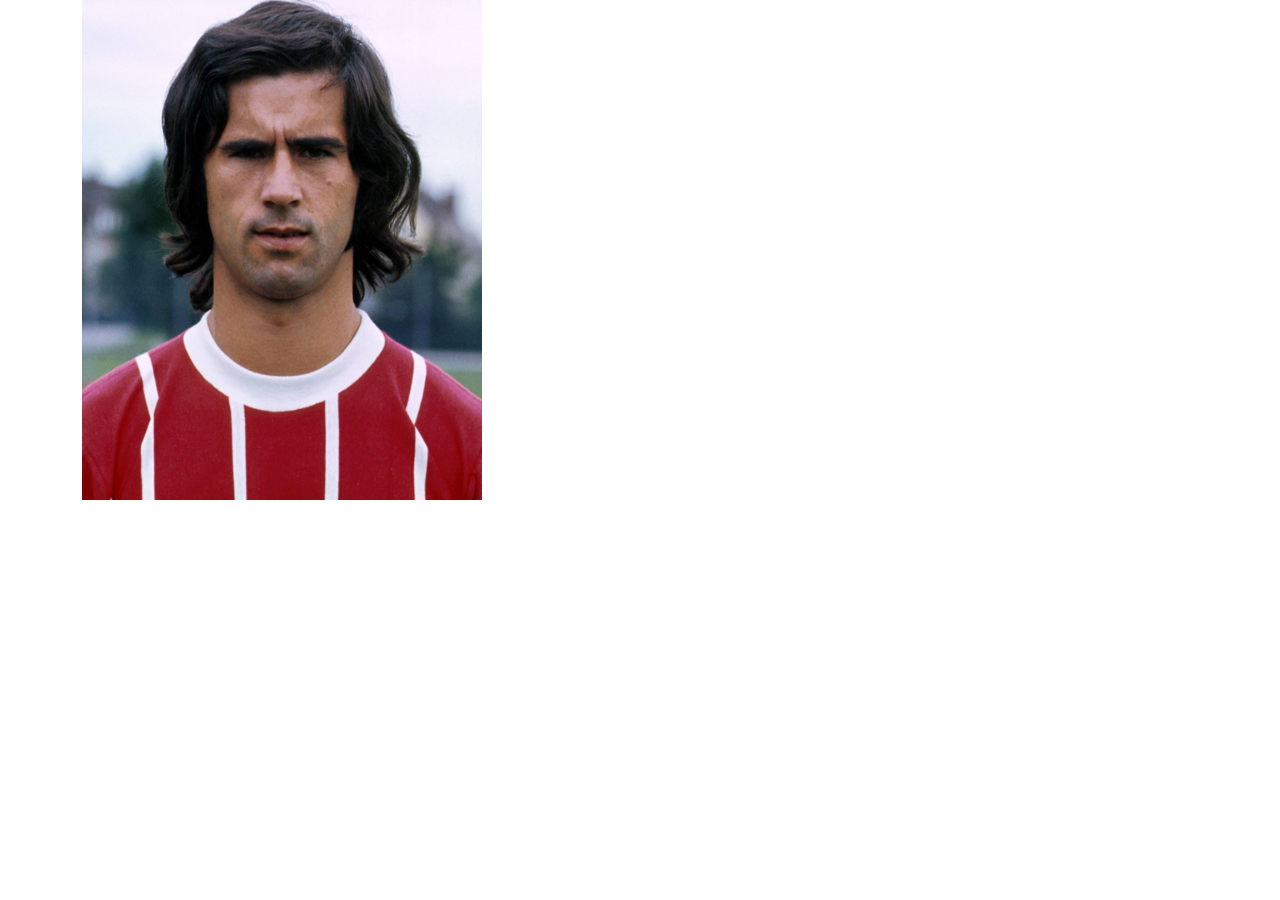
==== index.html @ ac01a503 "first commit" ====
<!DOCTYPE html>
<html lang="en">
<head>
    <meta charset="UTF-8">
    <meta name="viewport" content="width=device-width, initial-scale=1.0, user-scalable=no">
    <link rel="stylesheet" href="css/bootstrap.min.css">
    <title>Inicio</title>
</head>
<body>
    <header></header>
    <main>
        <div class="container">
            <div class="row">
                <div class="col-xs-12 col-xs-12 col-md-6 col-lg-6">
                    <img src="./img/gerd-muller.jpg" alt="" width="400" height="500">
                </div>
            </div>
        </div>
    </main>
    <footer></footer>
</body>
</html>
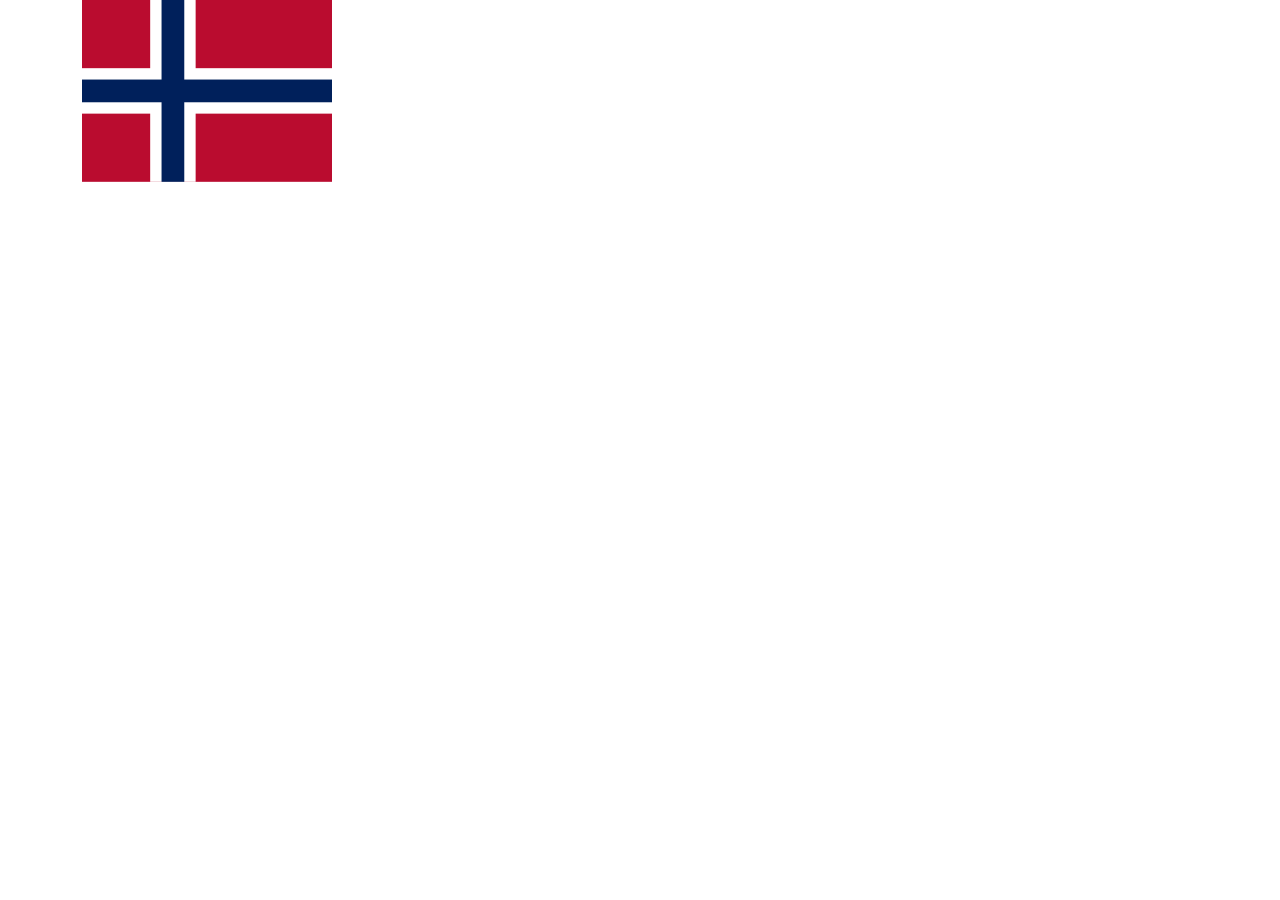
==== commit 0b6a93af: "Haaland y archivos" ====
--- a/index.html
+++ b/index.html
@@ -4,15 +4,15 @@
     <meta charset="UTF-8">
     <meta name="viewport" content="width=device-width, initial-scale=1.0, user-scalable=no">
     <link rel="stylesheet" href="css/bootstrap.min.css">
-    <title>Inicio</title>
+    <title>Futbolistas Épicos</title>
 </head>
 <body>
     <header></header>
     <main>
         <div class="container">
             <div class="row">
-                <div class="col-xs-12 col-xs-12 col-md-6 col-lg-6">
-                    <img src="./img/gerd-muller.jpg" alt="" width="400" height="500">
+                <div class="col-lg-12">
+                    <img src="./img/bandera-noruega.jpg" alt="">
                 </div>
             </div>
         </div>
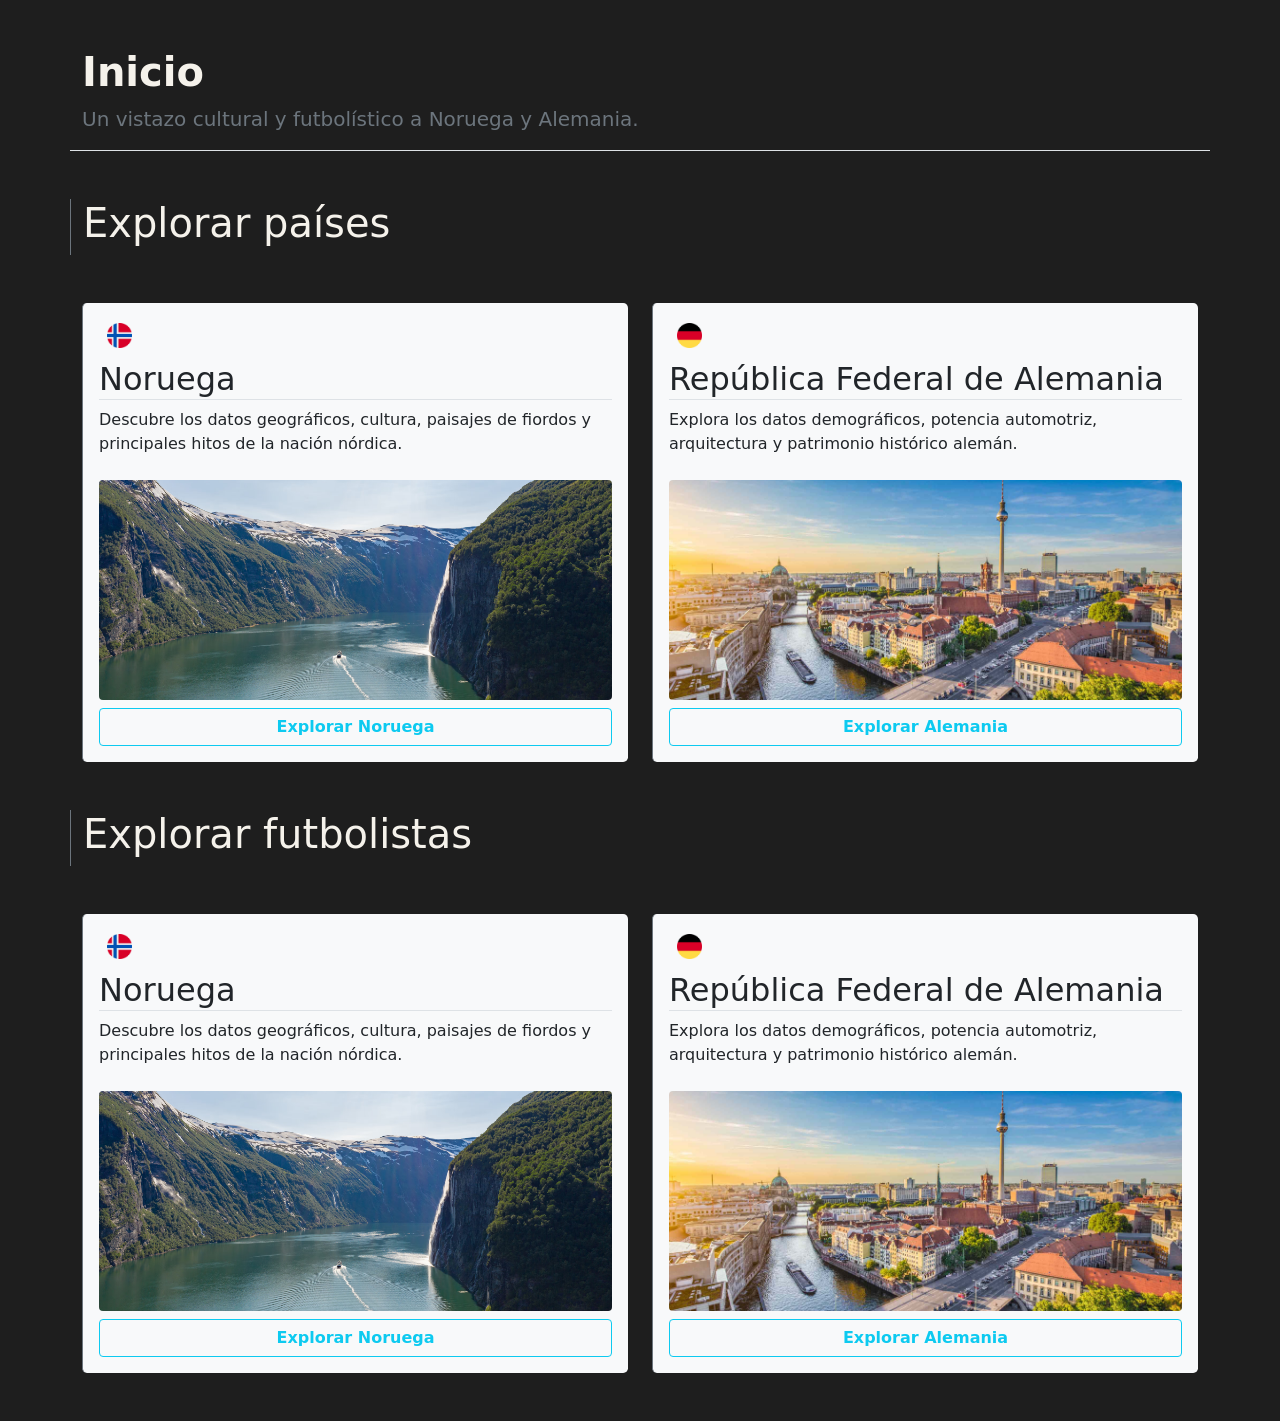
==== commit 43f52455: "avances main" ====
--- a/index.html
+++ b/index.html
@@ -3,19 +3,79 @@
 <head>
     <meta charset="UTF-8">
     <meta name="viewport" content="width=device-width, initial-scale=1.0, user-scalable=no">
-    <link rel="stylesheet" href="css/bootstrap.min.css">
-    <title>Futbolistas Épicos</title>
+    <link rel="stylesheet" href="./css/bootstrap.min.css"">
+    <link rel="stylesheet" href="./css/style.css"">
+    <title>Inicio</title>
 </head>
 <body>
     <header></header>
-    <main>
+    <main class="py-5">
         <div class="container">
             <div class="row">
-                <div class="col-lg-12">
-                    <img src="./img/bandera-noruega.jpg" alt="">
+                <div class="col-12 border-bottom">
+                    <h1 class="fw-bold">Inicio</h1>
+                    <p class="lead text-secondary">Un vistazo cultural y futbolístico a Noruega y Alemania.</p>
                 </div>
             </div>
         </div>
+        <Section class="container mt-5">
+            <div class="row">
+                <div class="col-12 border-start border-secondary mb-5">
+                    <h1>Explorar países</h1>
+                </div>
+            </div>
+            <div class="row">
+                <div class="col-12 col-md-6">
+                    <div class="bg-light text-dark border-start border-secondary rounded rounded-3 p-3 h-100">
+                        <span class="badge mb-2"><img src="./img/noruega.png" alt="" height="25px"></span>
+                        <h2 class="border-bottom">Noruega</h2>
+                        <p>Descubre los datos geográficos, cultura, paisajes de fiordos y principales hitos de la nación nórdica.</p>
+                        <img src="./img/Geirangerfjord.jpg" class="img-fluid my-2 rounded w-100" style="height: 220px; object-fit: cover;">
+                        <div class=" mt-auto"><a href="./noruega.html" class="btn btn-outline-info w-100 fw-bold">Explorar Noruega</a>
+                        </div>
+                    </div>
+                </div>
+                <div class="col-12 col-md-6">
+                    <div class="bg-light text-dark border-start border-secondary rounded rounded-3 p-3 h-100">
+                        <span class="badge mb-2"><img src="./img/alemania.png" alt="" height="25px"></span>
+                        <h2 class="border-bottom">República Federal de Alemania</h2>
+                        <p>Explora los datos demográficos, potencia automotriz, arquitectura y patrimonio histórico alemán.</p>
+                        <img src="./img/istock-486585530.jpg" class="img-fluid my-2 rounded w-100" style="height: 220px; object-fit: cover;">
+                        <div class=" mt-auto"><a href="./alemania.html" class="btn btn-outline-info w-100 fw-bold">Explorar Alemania</a>
+                        </div>
+                    </div>
+                </div>
+            </div>
+        </Section>
+        <Section class="container mt-5">
+            <div class="row">
+                <div class="col-12 border-start border-secondary mb-5">
+                    <h1>Explorar futbolistas</h1>
+                </div>
+            </div>
+            <div class="row">
+                <div class="col-12 col-md-6">
+                    <div class="bg-light text-dark border-start border-secondary rounded rounded-3 p-3 h-100">
+                        <span class="badge mb-2"><img src="./img/noruega.png" alt="" height="25px"></span>
+                        <h2 class="border-bottom">Noruega</h2>
+                        <p>Descubre los datos geográficos, cultura, paisajes de fiordos y principales hitos de la nación nórdica.</p>
+                        <img src="./img/Geirangerfjord.jpg" class="img-fluid my-2 rounded w-100" style="height: 220px; object-fit: cover;">
+                        <div class=" mt-auto"><a href="./noruega.html" class="btn btn-outline-info w-100 fw-bold">Explorar Noruega</a>
+                        </div>
+                    </div>
+                </div>
+                <div class="col-12 col-md-6">
+                    <div class="bg-light text-dark border-start border-secondary rounded rounded-3 p-3 h-100">
+                        <span class="badge mb-2"><img src="./img/alemania.png" alt="" height="25px"></span>
+                        <h2 class="border-bottom">República Federal de Alemania</h2>
+                        <p>Explora los datos demográficos, potencia automotriz, arquitectura y patrimonio histórico alemán.</p>
+                        <img src="./img/istock-486585530.jpg" class="img-fluid my-2 rounded w-100" style="height: 220px; object-fit: cover;">
+                        <div class=" mt-auto"><a href="./alemania.html" class="btn btn-outline-info w-100 fw-bold">Explorar Alemania</a>
+                        </div>
+                    </div>
+                </div>
+            </div>
+        </Section>
     </main>
     <footer></footer>
 </body>
--- a/css/style.css
+++ b/css/style.css
@@ -0,0 +1,44 @@
+body {
+  background-color: #64a882;
+  transition: background-color 0.3s ease; /* Transición suave al redimensionar */
+}
+
+@media screen and (min-width: 481px) {
+  body {
+    background-color: #f9da5f;
+  }
+}
+
+@media screen and (min-width: 769px) {
+  body {
+    background-color: #1e1e1e;
+    color: #f5f2eb;
+  }
+}
+
+@media (min-width:769px) {
+  html{
+    font-size: 16px;
+  }
+  a {
+    font-size: 16px;
+  }
+}
+
+@media (max-width: 768px) {
+  html {
+    font-size: 14px;
+  }
+  a {
+    font-size: 14px;
+  }
+}
+
+@media (max-width: 480px) {
+  html {
+    font-size: 12px;
+  }
+  a {
+    font-size: 12px;
+  }
+}
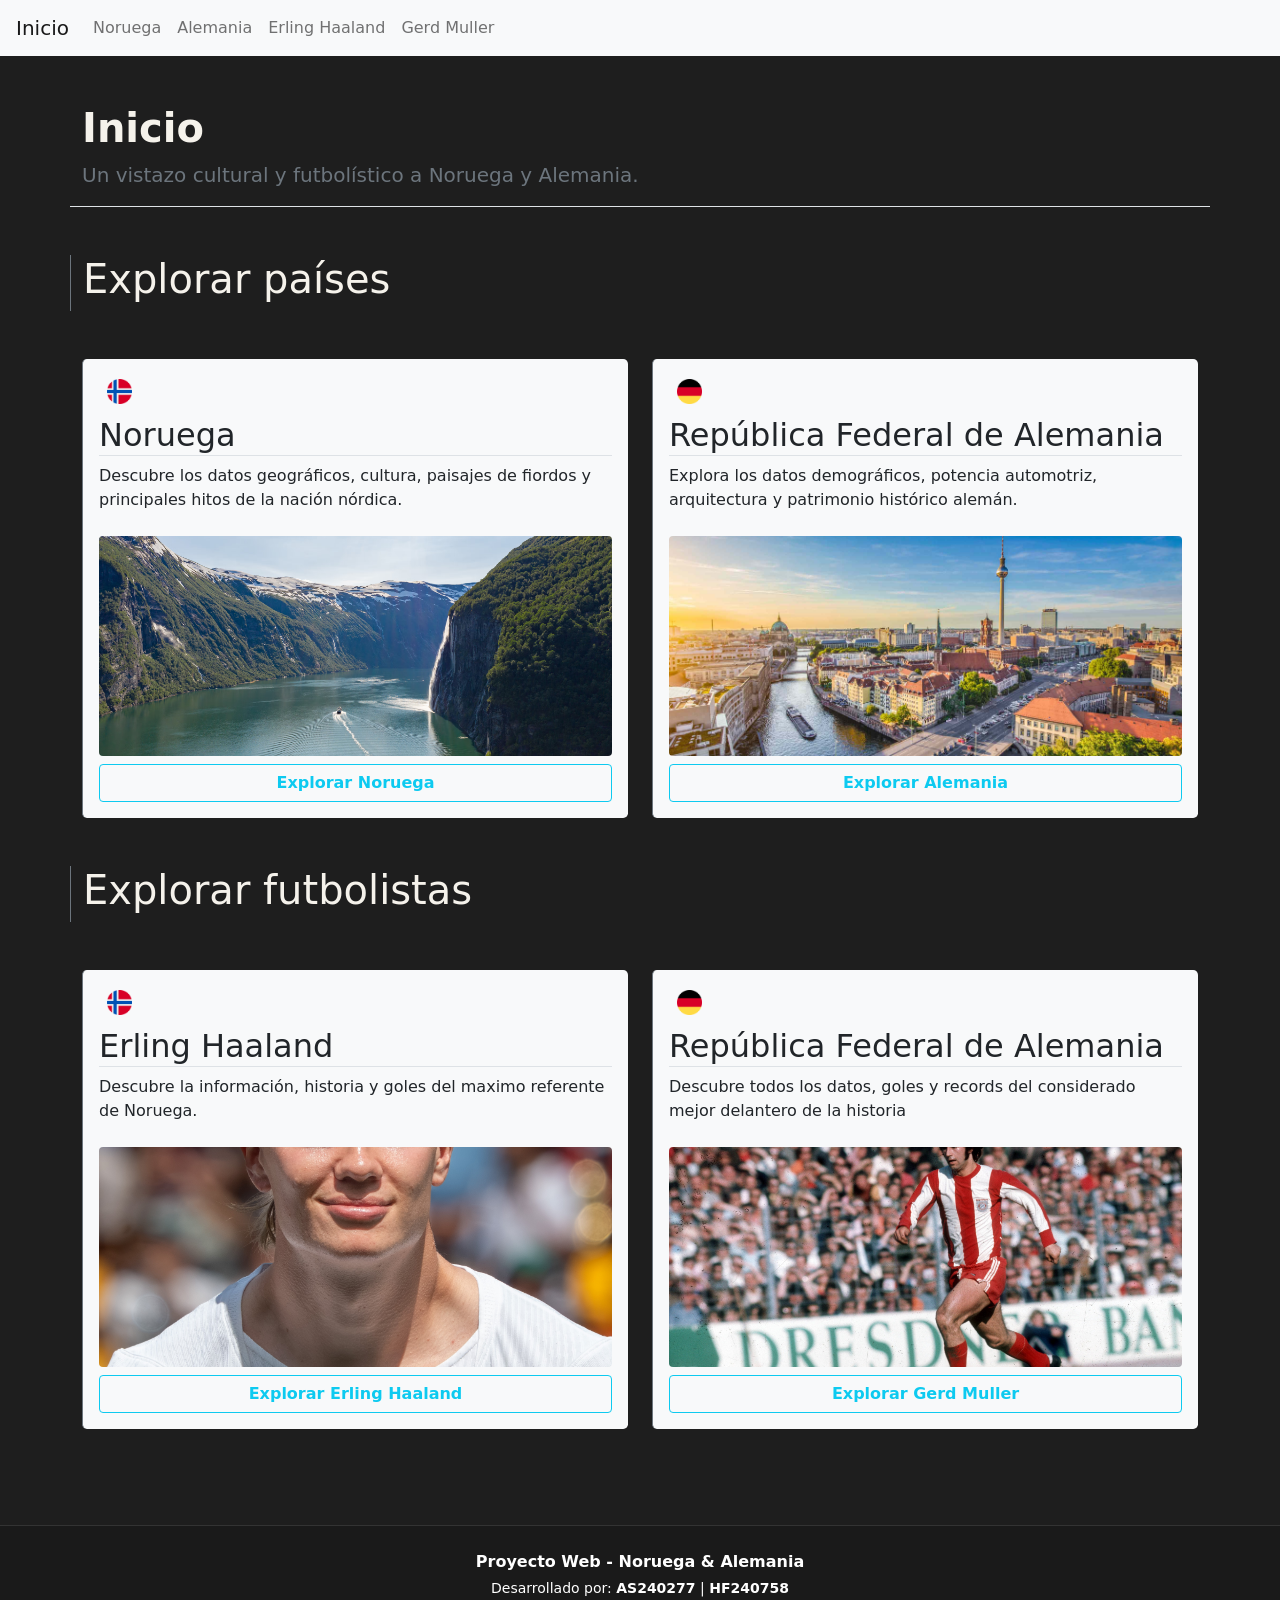
==== commit 5723910e: "agregamos header y footer :D" ====
--- a/index.html
+++ b/index.html
@@ -8,7 +8,30 @@
     <title>Inicio</title>
 </head>
 <body>
-    <header></header>
+    <header>
+        <nav class="navbar navbar-expand-lg navbar-light bg-light px-3">
+            <a class="navbar-brand" href="./index.html">Inicio</a>
+            <button class="navbar-toggler" type="button" data-toggle="collapse" data-target="#navbarNav" aria-controls="navbarNav" aria-expanded="false" aria-label="Toggle navigation">
+                <span class="navbar-toggler-icon"></span>
+            </button>
+            <div class="collapse navbar-collapse" id="navbarNav">
+                <ul class="navbar-nav">
+                <li class="nav-item active">
+                    <a class="nav-link" href="./noruega.html">Noruega</a>
+                </li>
+                <li class="nav-item">
+                    <a class="nav-link" href="./alemania.html">Alemania</a>
+                </li>
+                <li class="nav-item">
+                    <a class="nav-link" href="./erling-haaland.html">Erling Haaland</a>
+                </li>
+                <li class="nav-item">
+                    <a class="nav-link" href="./gerd-muller.html">Gerd Muller</a>
+                </li>
+                </ul>
+            </div>
+        </nav>
+    </header>
     <main class="py-5">
         <div class="container">
             <div class="row">
@@ -57,10 +80,10 @@
                 <div class="col-12 col-md-6">
                     <div class="bg-light text-dark border-start border-secondary rounded rounded-3 p-3 h-100">
                         <span class="badge mb-2"><img src="./img/noruega.png" alt="" height="25px"></span>
-                        <h2 class="border-bottom">Noruega</h2>
-                        <p>Descubre los datos geográficos, cultura, paisajes de fiordos y principales hitos de la nación nórdica.</p>
-                        <img src="./img/Geirangerfjord.jpg" class="img-fluid my-2 rounded w-100" style="height: 220px; object-fit: cover;">
-                        <div class=" mt-auto"><a href="./noruega.html" class="btn btn-outline-info w-100 fw-bold">Explorar Noruega</a>
+                        <h2 class="border-bottom">Erling Haaland</h2>
+                        <p>Descubre la información, historia y goles del maximo referente de Noruega.</p>
+                        <img src="./img/haaland-front.jpg" class="img-fluid my-2 rounded w-100" style="height: 220px; object-fit: cover;">
+                        <div class=" mt-auto"><a href="./erling-haaland.html" class="btn btn-outline-info w-100 fw-bold">Explorar Erling Haaland</a>
                         </div>
                     </div>
                 </div>
@@ -68,15 +91,21 @@
                     <div class="bg-light text-dark border-start border-secondary rounded rounded-3 p-3 h-100">
                         <span class="badge mb-2"><img src="./img/alemania.png" alt="" height="25px"></span>
                         <h2 class="border-bottom">República Federal de Alemania</h2>
-                        <p>Explora los datos demográficos, potencia automotriz, arquitectura y patrimonio histórico alemán.</p>
-                        <img src="./img/istock-486585530.jpg" class="img-fluid my-2 rounded w-100" style="height: 220px; object-fit: cover;">
-                        <div class=" mt-auto"><a href="./alemania.html" class="btn btn-outline-info w-100 fw-bold">Explorar Alemania</a>
+                        <p>Descubre todos los datos, goles y records del considerado mejor delantero de la historia</p>
+                        <img src="./img/gerd-muller-fondo.jpg" class="img-fluid my-2 rounded w-100" style="height: 220px; object-fit: cover;">
+                        <div class=" mt-auto"><a href="./gerd-muller.html" class="btn btn-outline-info w-100 fw-bold">Explorar Gerd Muller</a>
                         </div>
                     </div>
                 </div>
             </div>
         </Section>
     </main>
-    <footer></footer>
+    <footer id="footer" class="py-4 text-center">
+        <div class="container">
+            <p class="mb-1 fw-bold">Proyecto Web - Noruega & Alemania</p>
+            <p class="mb-0 small opacity-75">Desarrollado por: <strong>AS240277</strong> | <strong>HF240758</strong>
+            </p>
+        </div>
+    </footer>
 </body>
 </html>
--- a/css/style.css
+++ b/css/style.css
@@ -41,4 +41,11 @@
   a {
     font-size: 12px;
   }
+}
+
+#footer {
+  background-color: #1a1a1a;
+  color: #ffffff;
+  border-top: 1px solid #333333;
+  margin-top: 3rem;
 }
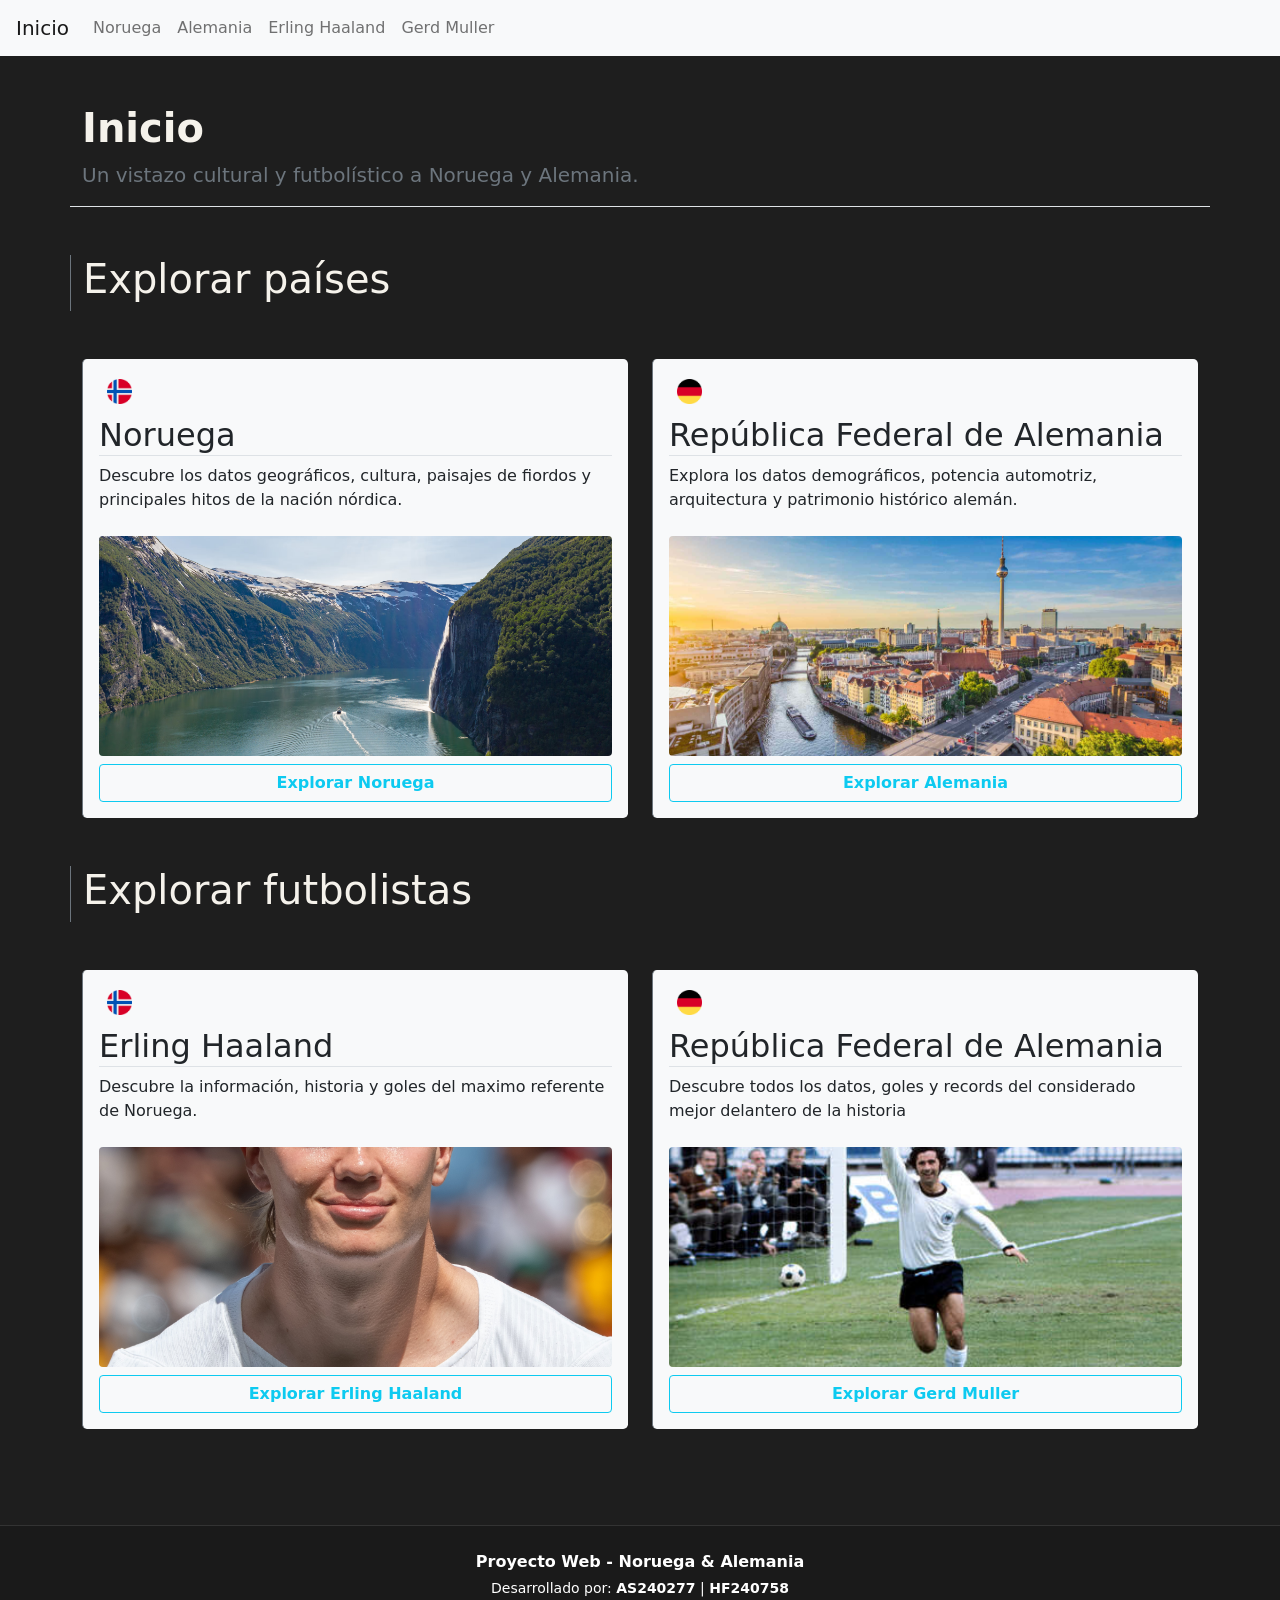
==== commit 94867362: "cambios finalez :D" ====
--- a/index.html
+++ b/index.html
@@ -92,7 +92,7 @@
                         <span class="badge mb-2"><img src="./img/alemania.png" alt="" height="25px"></span>
                         <h2 class="border-bottom">República Federal de Alemania</h2>
                         <p>Descubre todos los datos, goles y records del considerado mejor delantero de la historia</p>
-                        <img src="./img/gerd-muller-fondo.jpg" class="img-fluid my-2 rounded w-100" style="height: 220px; object-fit: cover;">
+                        <img src="./img/gmuller.jpeg" class="img-fluid my-2 rounded w-100" style="height: 220px; object-fit: cover;">
                         <div class=" mt-auto"><a href="./gerd-muller.html" class="btn btn-outline-info w-100 fw-bold">Explorar Gerd Muller</a>
                         </div>
                     </div>
--- a/css/style.css
+++ b/css/style.css
@@ -48,4 +48,8 @@
   color: #ffffff;
   border-top: 1px solid #333333;
   margin-top: 3rem;
+}
+
+.nav-link:hover, .navbar-brand:hover {
+  text-decoration: underline;
 }
